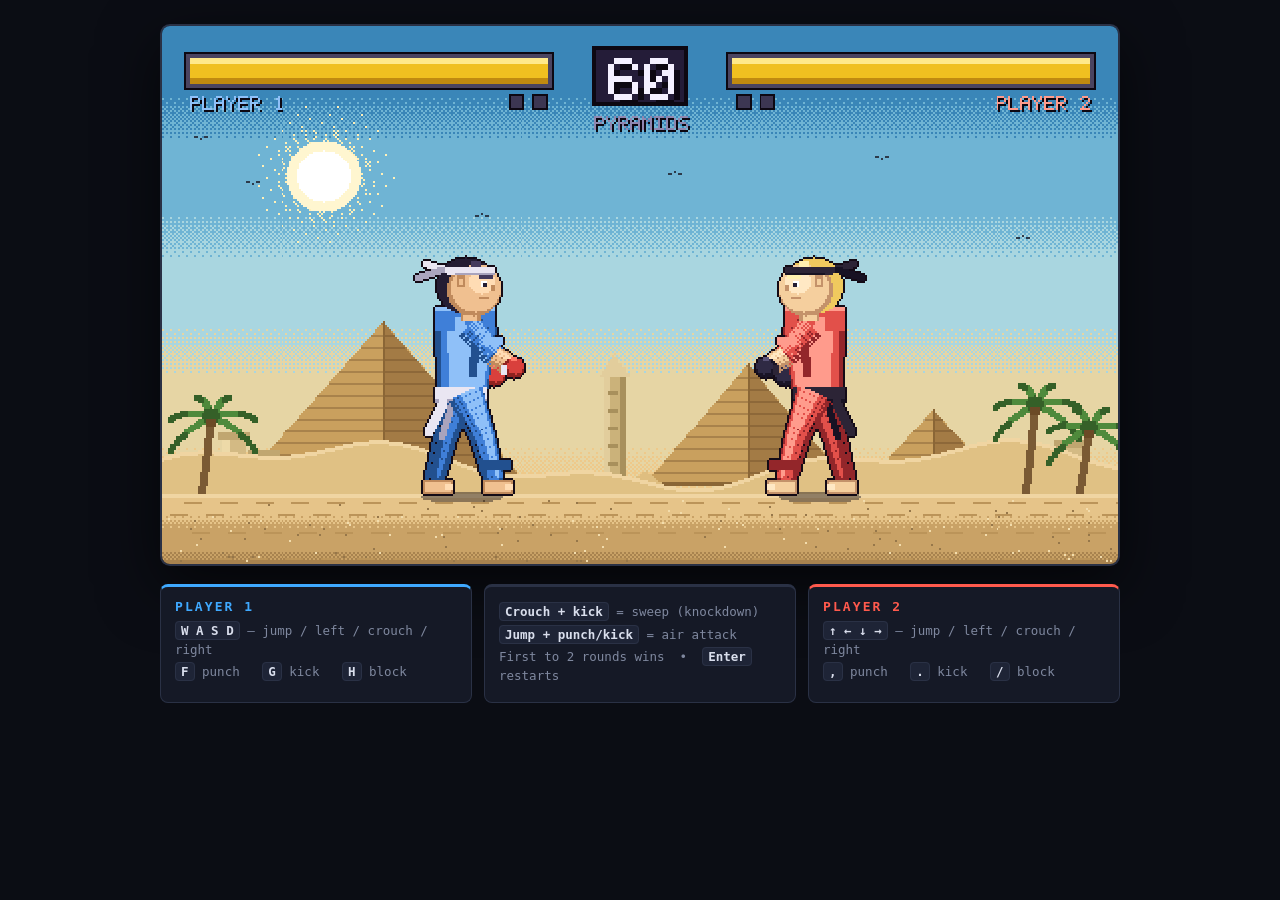
==== index.html @ e3e20dc8 "Split into modules, double the pixel buffer, rebuild the fighters Restructures the game so separate " ====
<!doctype html>
<html lang="en">
<head>
<meta charset="utf-8">
<meta name="viewport" content="width=device-width, initial-scale=1">
<title>SAM FIGHTER</title>
<link rel="stylesheet" href="style.css">
</head>
<body>
  <div id="frame">
    <canvas id="game" width="960" height="540"></canvas>
  </div>

  <div id="controls">
    <div class="card p1">
      <h3>Player 1</h3>
      <p><b>W A S D</b> — jump / left / crouch / right</p>
      <p><b>F</b> punch &nbsp; <b>G</b> kick &nbsp; <b>H</b> block</p>
    </div>
    <div class="card hint">
      <p><b>Crouch + kick</b> = sweep (knockdown)</p>
      <p><b>Jump + punch/kick</b> = air attack</p>
      <p>First to 2 rounds wins &nbsp;•&nbsp; <b>Enter</b> restarts</p>
    </div>
    <div class="card p2">
      <h3>Player 2</h3>
      <p><b>↑ ← ↓ →</b> — jump / left / crouch / right</p>
      <p><b>,</b> punch &nbsp; <b>.</b> kick &nbsp; <b>/</b> block</p>
    </div>
  </div>

<script type="module" src="src/main.js"></script>
</body>
</html>
---- style.css ----
:root {
  --bg: #0b0d14;
  --panel: #151926;
  --edge: #2a3145;
  --text: #d9deec;
  --dim: #7f889f;
  --p1: #3fa9ff;
  --p2: #ff5a4d;
}

* { box-sizing: border-box; }

html, body {
  margin: 0;
  padding: 0;
  background: var(--bg);
  color: var(--text);
  font-family: ui-monospace, "SF Mono", Menlo, Consolas, monospace;
  min-height: 100%;
}

body {
  display: flex;
  flex-direction: column;
  align-items: center;
  gap: 18px;
  padding: 24px 16px 40px;
}

#frame {
  width: min(100%, 960px);
  border: 2px solid var(--edge);
  border-radius: 10px;
  overflow: hidden;
  box-shadow: 0 20px 60px rgba(0, 0, 0, .6);
  line-height: 0;
}

canvas {
  display: block;
  width: 100%;
  height: auto;
  /* keep the pixel grid crisp when the canvas is scaled to fit */
  image-rendering: pixelated;
  image-rendering: crisp-edges;
  background: #10131f;
}

#controls {
  display: flex;
  flex-wrap: wrap;
  gap: 12px;
  width: min(100%, 960px);
}

.card {
  flex: 1 1 260px;
  background: var(--panel);
  border: 1px solid var(--edge);
  border-top: 3px solid var(--edge);
  border-radius: 8px;
  padding: 12px 14px;
}

.card.p1 { border-top-color: var(--p1); }
.card.p2 { border-top-color: var(--p2); }

.card h3 {
  margin: 0 0 8px;
  font-size: 13px;
  letter-spacing: .16em;
  text-transform: uppercase;
}

.card.p1 h3 { color: var(--p1); }
.card.p2 h3 { color: var(--p2); }

.card p {
  margin: 4px 0;
  font-size: 12.5px;
  color: var(--dim);
  line-height: 1.5;
}

.card b {
  color: var(--text);
  background: #1e2436;
  border: 1px solid var(--edge);
  border-radius: 4px;
  padding: 1px 5px;
  font-weight: 600;
}
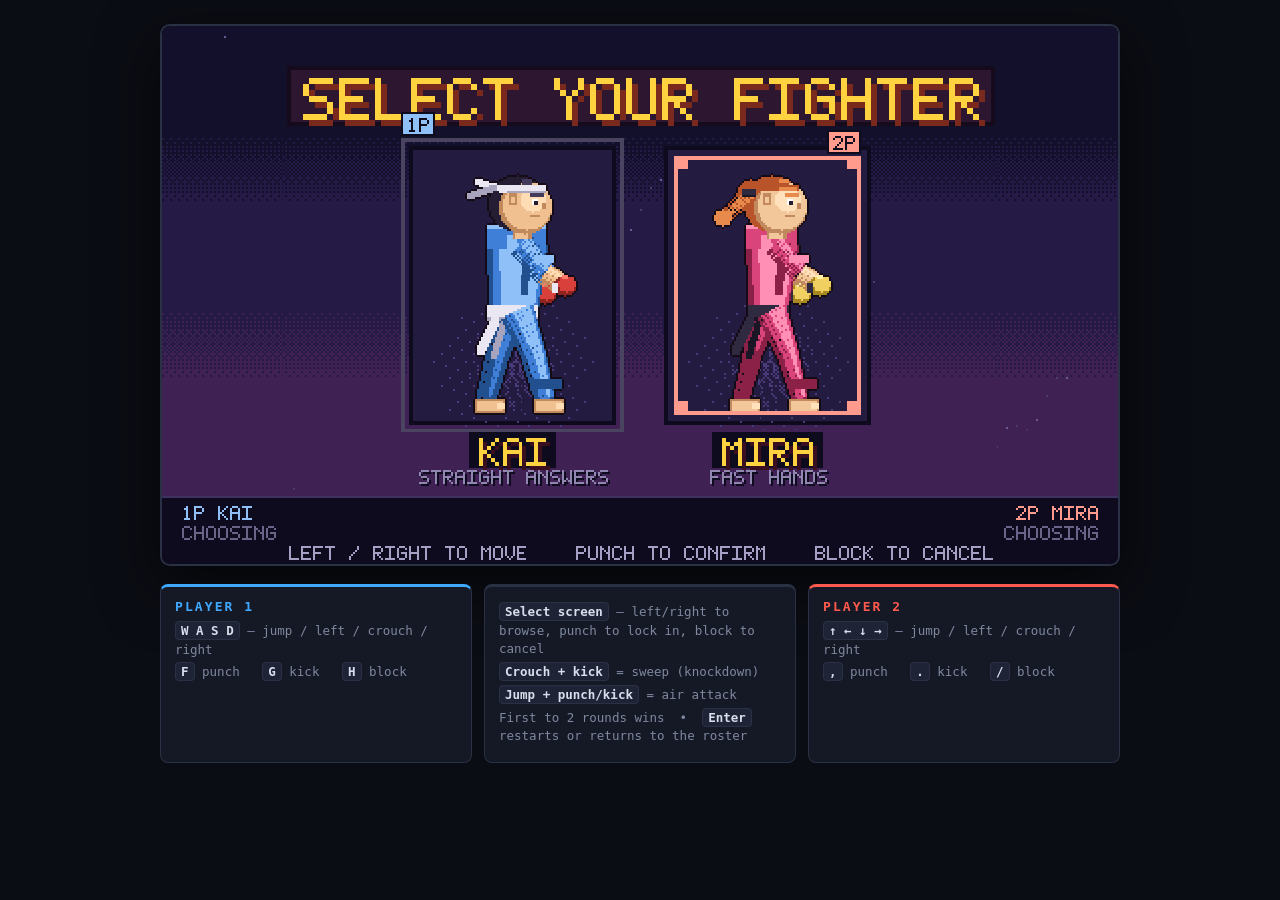
==== commit 4d788692: "Add a character select screen with a two-fighter roster The game now opens on a select screen instea" ====
--- a/index.html
+++ b/index.html
@@ -18,9 +18,10 @@
       <p><b>F</b> punch &nbsp; <b>G</b> kick &nbsp; <b>H</b> block</p>
     </div>
     <div class="card hint">
+      <p><b>Select screen</b> — left/right to browse, punch to lock in, block to cancel</p>
       <p><b>Crouch + kick</b> = sweep (knockdown)</p>
       <p><b>Jump + punch/kick</b> = air attack</p>
-      <p>First to 2 rounds wins &nbsp;•&nbsp; <b>Enter</b> restarts</p>
+      <p>First to 2 rounds wins &nbsp;•&nbsp; <b>Enter</b> restarts or returns to the roster</p>
     </div>
     <div class="card p2">
       <h3>Player 2</h3>
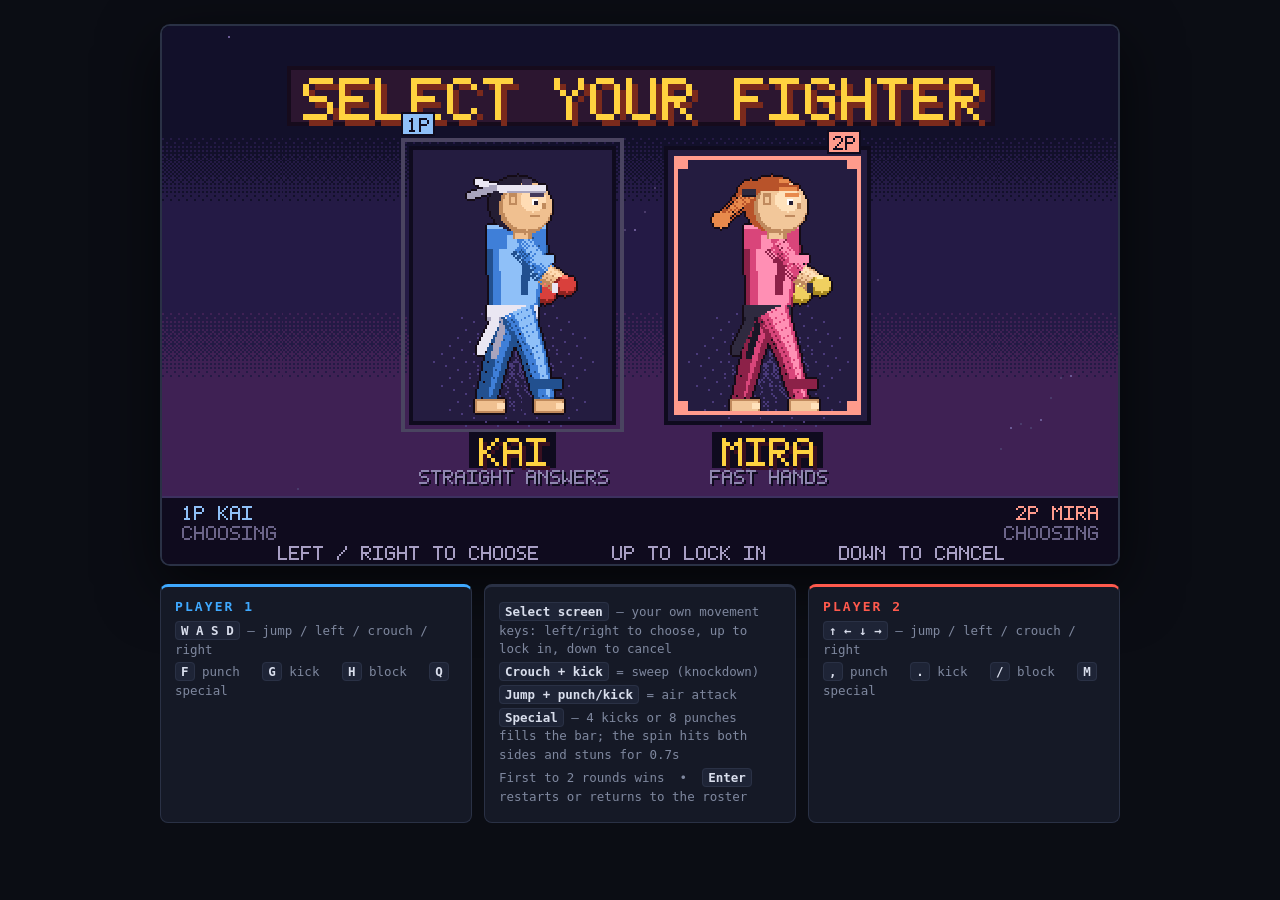
==== commit 9a8fcd7c: "Add a special meter, rebuild the stages, clean up the select screen Special meter - The bar along th" ====
--- a/index.html
+++ b/index.html
@@ -15,18 +15,19 @@
     <div class="card p1">
       <h3>Player 1</h3>
       <p><b>W A S D</b> — jump / left / crouch / right</p>
-      <p><b>F</b> punch &nbsp; <b>G</b> kick &nbsp; <b>H</b> block</p>
+      <p><b>F</b> punch &nbsp; <b>G</b> kick &nbsp; <b>H</b> block &nbsp; <b>Q</b> special</p>
     </div>
     <div class="card hint">
-      <p><b>Select screen</b> — left/right to browse, punch to lock in, block to cancel</p>
+      <p><b>Select screen</b> — your own movement keys: left/right to choose, up to lock in, down to cancel</p>
       <p><b>Crouch + kick</b> = sweep (knockdown)</p>
       <p><b>Jump + punch/kick</b> = air attack</p>
+      <p><b>Special</b> — 4 kicks or 8 punches fills the bar; the spin hits both sides and stuns for 0.7s</p>
       <p>First to 2 rounds wins &nbsp;•&nbsp; <b>Enter</b> restarts or returns to the roster</p>
     </div>
     <div class="card p2">
       <h3>Player 2</h3>
       <p><b>↑ ← ↓ →</b> — jump / left / crouch / right</p>
-      <p><b>,</b> punch &nbsp; <b>.</b> kick &nbsp; <b>/</b> block</p>
+      <p><b>,</b> punch &nbsp; <b>.</b> kick &nbsp; <b>/</b> block &nbsp; <b>M</b> special</p>
     </div>
   </div>
 
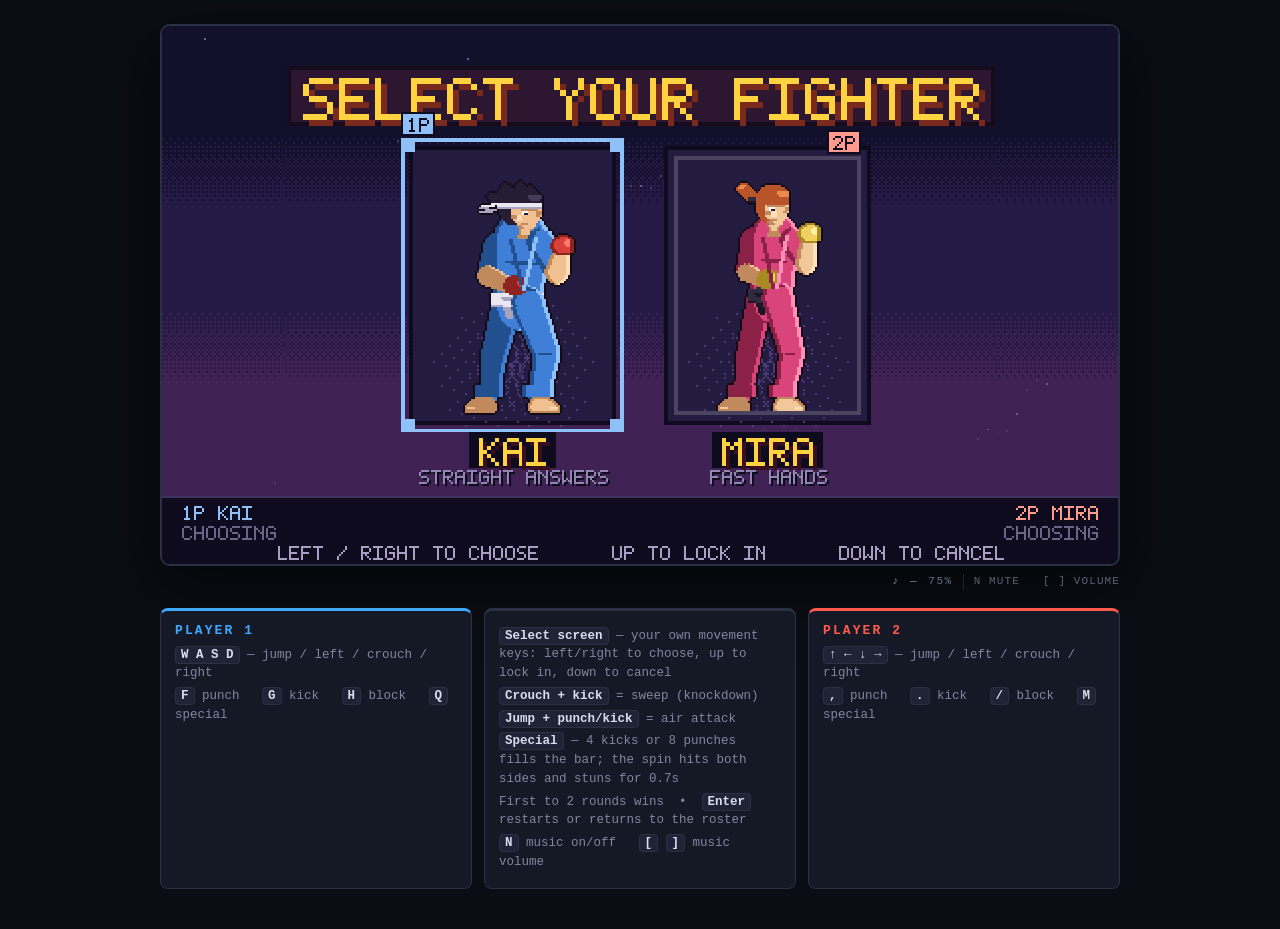
==== commit 377e1c20: "Add synthesized fight music Original background music, synthesized at runtime like the sound effects" ====
--- a/index.html
+++ b/index.html
@@ -23,6 +23,7 @@
       <p><b>Jump + punch/kick</b> = air attack</p>
       <p><b>Special</b> — 4 kicks or 8 punches fills the bar; the spin hits both sides and stuns for 0.7s</p>
       <p>First to 2 rounds wins &nbsp;•&nbsp; <b>Enter</b> restarts or returns to the roster</p>
+      <p><b>N</b> music on/off &nbsp; <b>[</b> <b>]</b> music volume</p>
     </div>
     <div class="card p2">
       <h3>Player 2</h3>
--- a/style.css
+++ b/style.css
@@ -90,3 +90,33 @@
   padding: 1px 5px;
   font-weight: 600;
 }
+
+/* Music indicator — a DOM strip under the canvas rather than pixels in the
+   buffer, so the renderer never has to know the music exists. */
+#music-hud {
+  width: min(100%, 960px);
+  margin-top: -10px;
+  display: flex;
+  align-items: center;
+  justify-content: flex-end;
+  gap: 10px;
+  font: 11px/1.45 ui-monospace, "SF Mono", Menlo, Consolas, monospace;
+  letter-spacing: .14em;
+  text-transform: uppercase;
+  color: var(--dim);
+  opacity: .5;
+  transition: opacity .45s ease, color .45s ease;
+  user-select: none;
+}
+
+#music-hud.lit { opacity: 1; color: var(--text); }
+#music-hud.muted { color: #ff8a7d; }
+#music-hud b { color: inherit; font-weight: 700; }
+#music-hud .vol { color: inherit; opacity: .8; }
+#music-hud .keys {
+  color: var(--dim);
+  opacity: .7;
+  border-left: 1px solid var(--edge);
+  padding-left: 10px;
+  letter-spacing: .1em;
+}
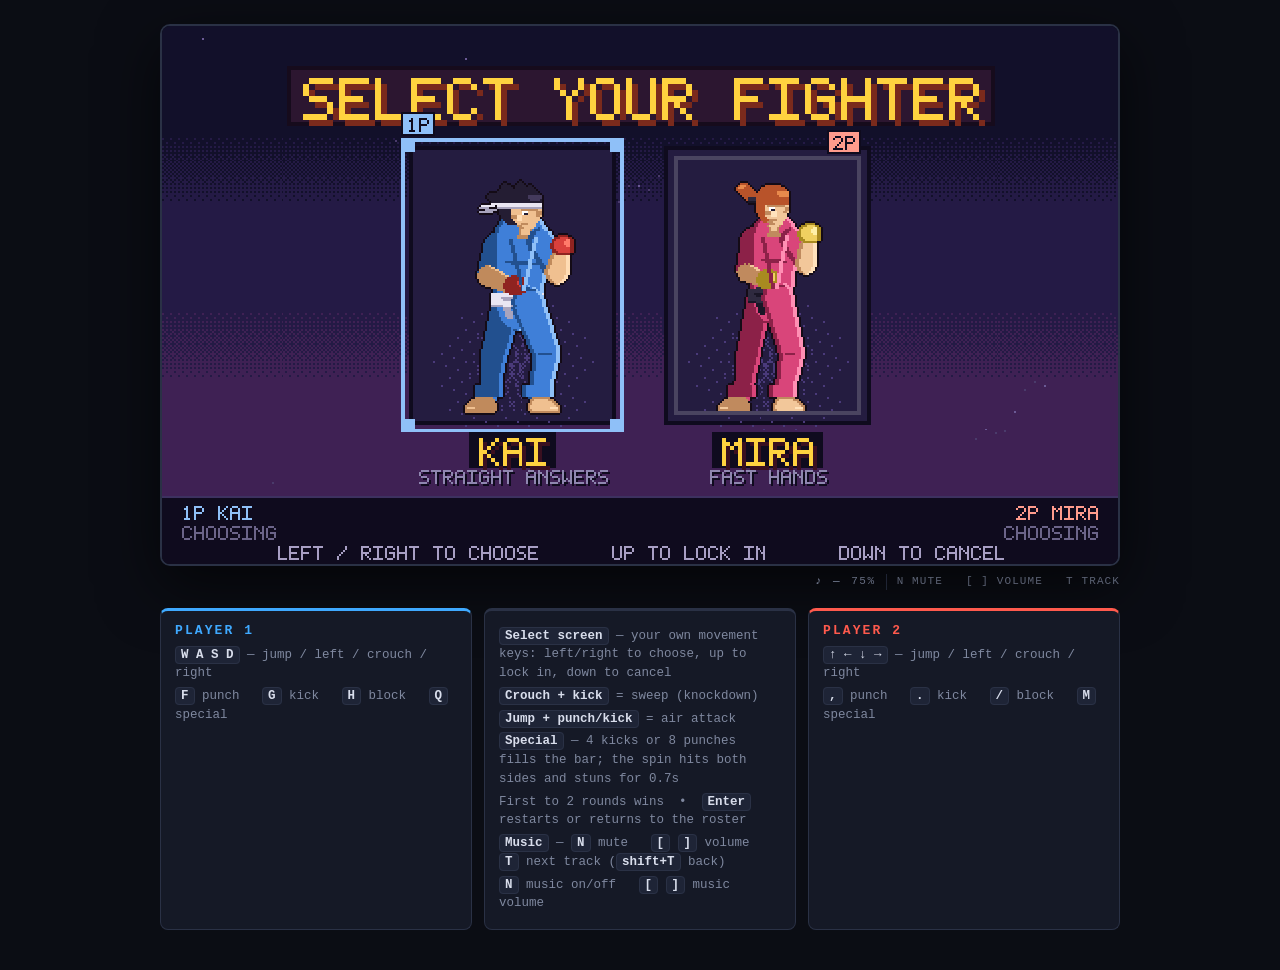
==== commit a4595a80: "Add a hotkey to switch fight tracks T steps to the next fight track and plays it immediately; shift+" ====
--- a/index.html
+++ b/index.html
@@ -23,6 +23,7 @@
       <p><b>Jump + punch/kick</b> = air attack</p>
       <p><b>Special</b> — 4 kicks or 8 punches fills the bar; the spin hits both sides and stuns for 0.7s</p>
       <p>First to 2 rounds wins &nbsp;•&nbsp; <b>Enter</b> restarts or returns to the roster</p>
+      <p><b>Music</b> — <b>N</b> mute &nbsp; <b>[</b> <b>]</b> volume &nbsp; <b>T</b> next track (<b>shift+T</b> back)</p>
       <p><b>N</b> music on/off &nbsp; <b>[</b> <b>]</b> music volume</p>
     </div>
     <div class="card p2">
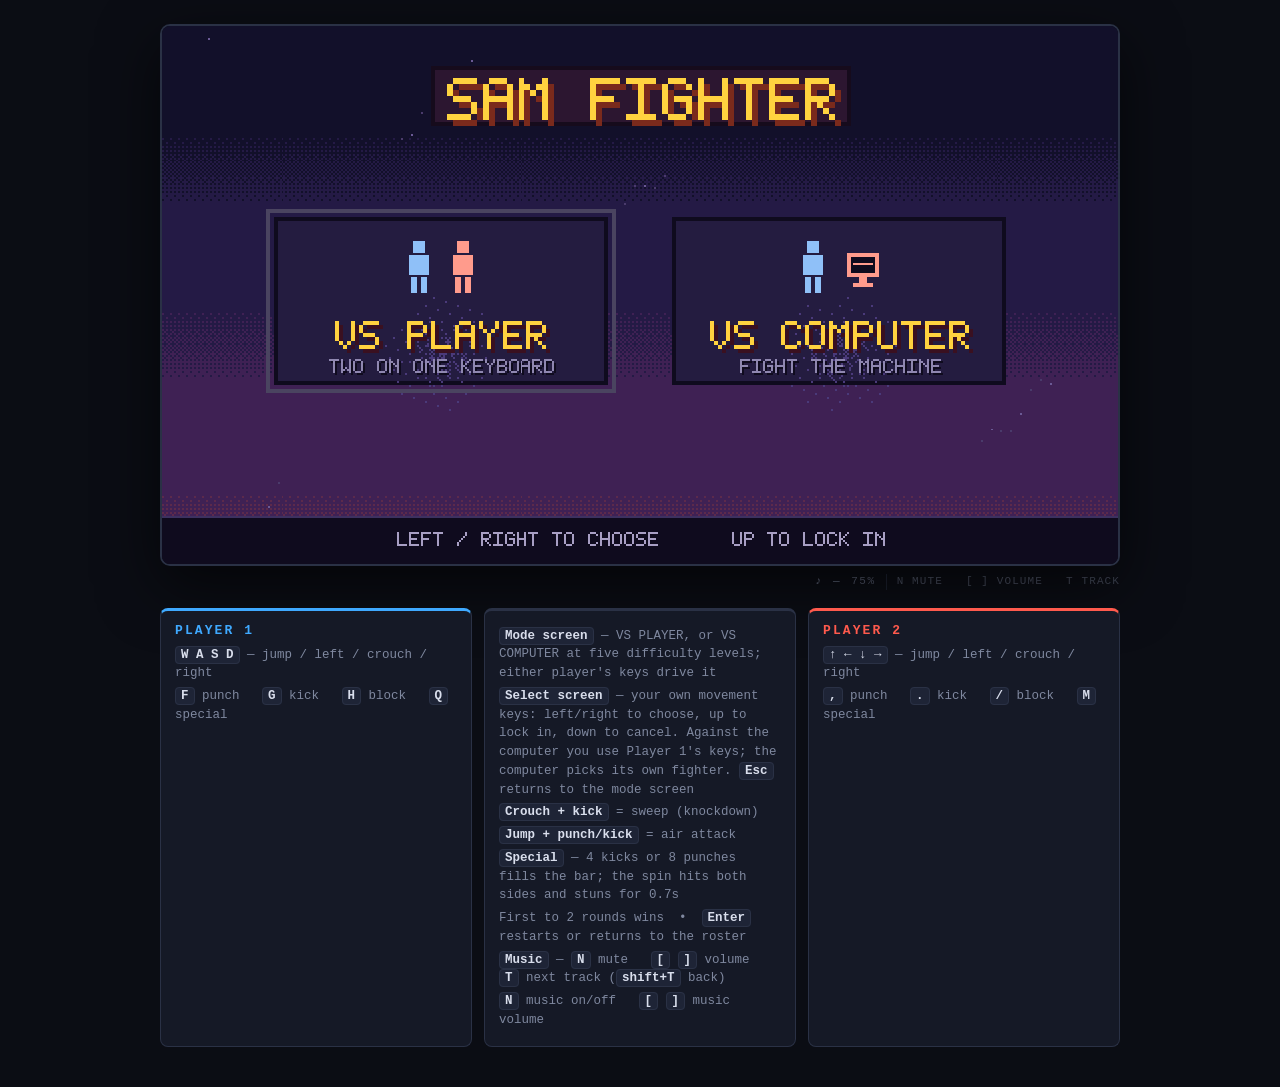
==== commit d5d1ea4a: "Add a computer opponent with five difficulty levels A mode screen now sits in front of the character" ====
--- a/index.html
+++ b/index.html
@@ -18,7 +18,8 @@
       <p><b>F</b> punch &nbsp; <b>G</b> kick &nbsp; <b>H</b> block &nbsp; <b>Q</b> special</p>
     </div>
     <div class="card hint">
-      <p><b>Select screen</b> — your own movement keys: left/right to choose, up to lock in, down to cancel</p>
+      <p><b>Mode screen</b> — VS PLAYER, or VS COMPUTER at five difficulty levels; either player's keys drive it</p>
+      <p><b>Select screen</b> — your own movement keys: left/right to choose, up to lock in, down to cancel. Against the computer you use Player&nbsp;1's keys; the computer picks its own fighter. <b>Esc</b> returns to the mode screen</p>
       <p><b>Crouch + kick</b> = sweep (knockdown)</p>
       <p><b>Jump + punch/kick</b> = air attack</p>
       <p><b>Special</b> — 4 kicks or 8 punches fills the bar; the spin hits both sides and stuns for 0.7s</p>
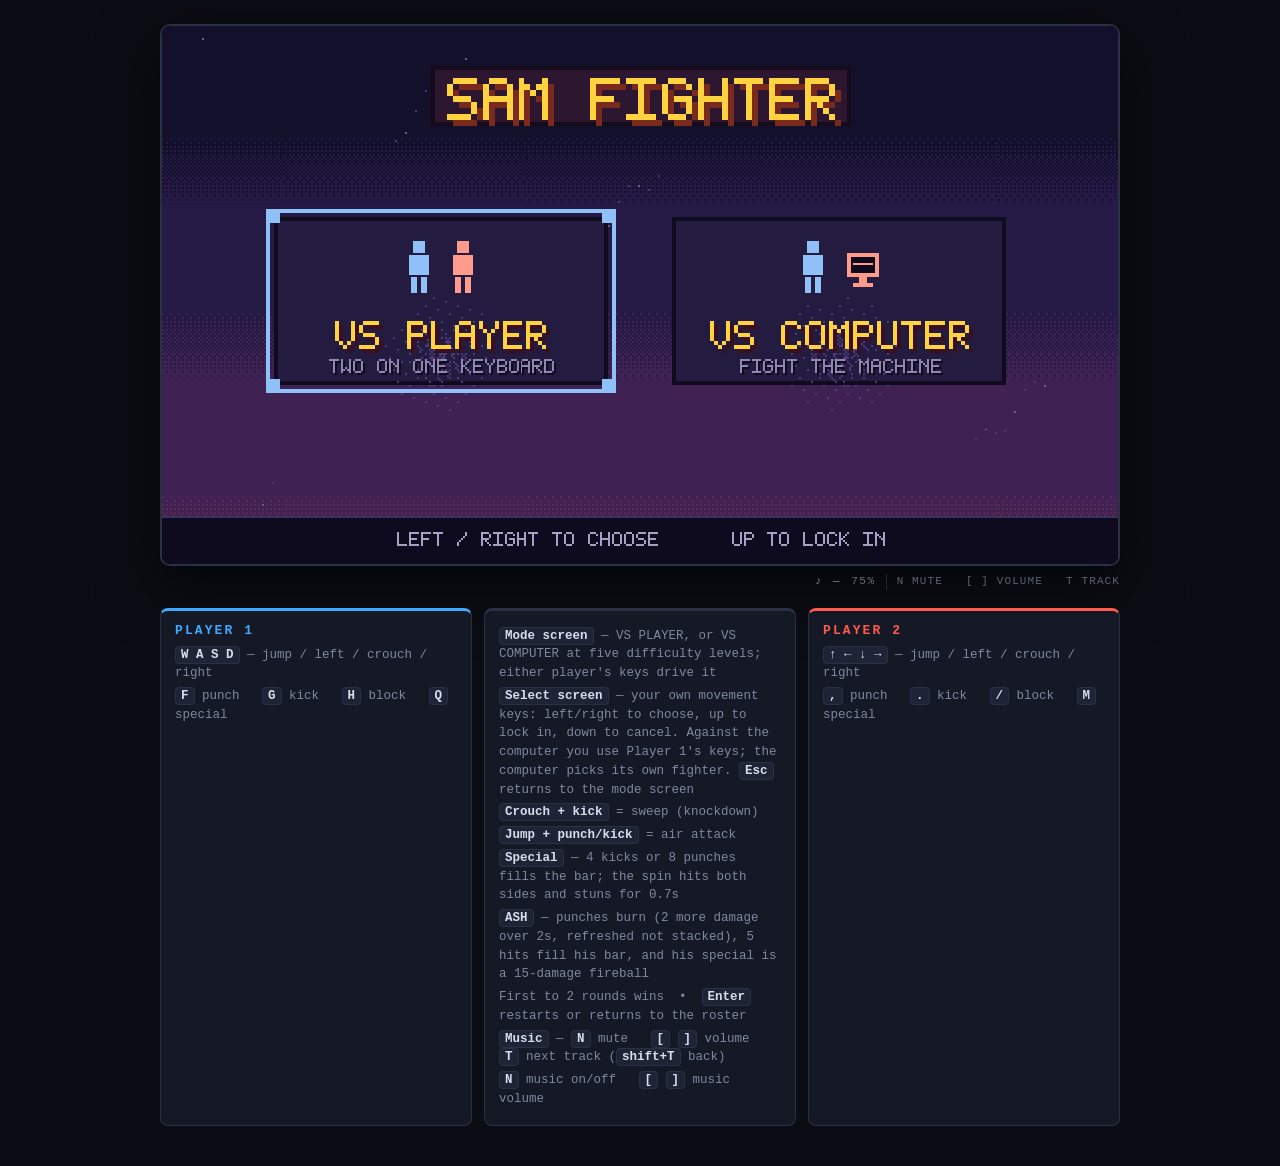
==== commit d4d5098e: "Add ASH, the fire fighter: burning punches, a projectile super, per-character move sets The roster's" ====
--- a/index.html
+++ b/index.html
@@ -23,6 +23,7 @@
       <p><b>Crouch + kick</b> = sweep (knockdown)</p>
       <p><b>Jump + punch/kick</b> = air attack</p>
       <p><b>Special</b> — 4 kicks or 8 punches fills the bar; the spin hits both sides and stuns for 0.7s</p>
+      <p><b>ASH</b> — punches burn (2 more damage over 2s, refreshed not stacked), 5 hits fill his bar, and his special is a 15-damage fireball</p>
       <p>First to 2 rounds wins &nbsp;•&nbsp; <b>Enter</b> restarts or returns to the roster</p>
       <p><b>Music</b> — <b>N</b> mute &nbsp; <b>[</b> <b>]</b> volume &nbsp; <b>T</b> next track (<b>shift+T</b> back)</p>
       <p><b>N</b> music on/off &nbsp; <b>[</b> <b>]</b> music volume</p>
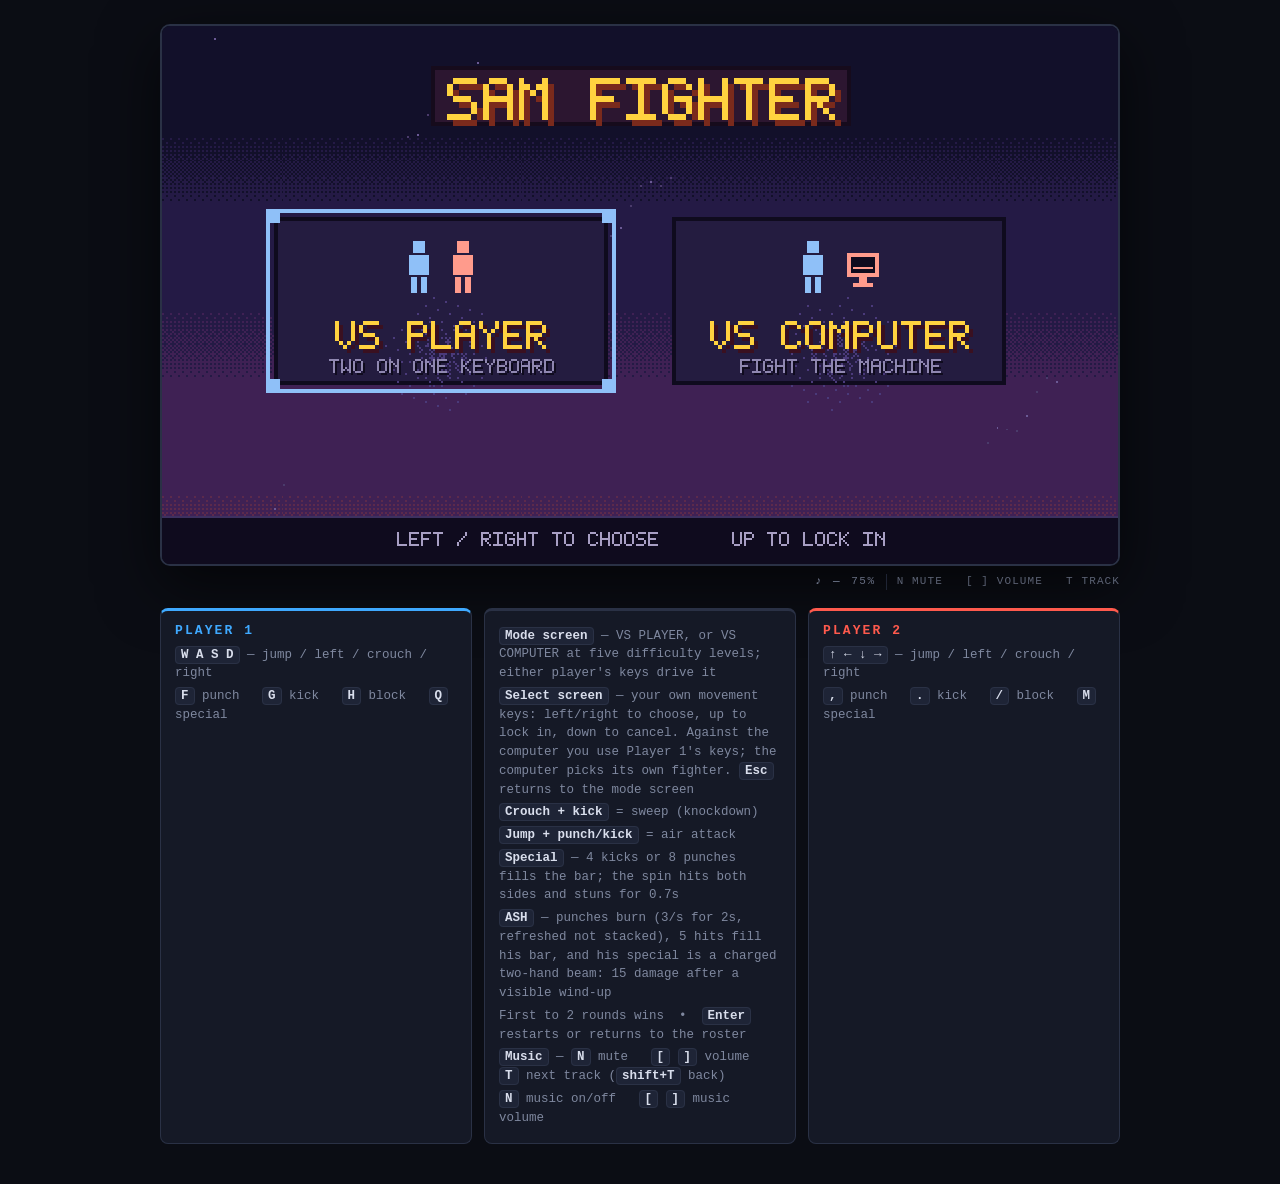
==== commit da034a15: "ASH pass two: kick 9, burn 3/s, a charged two-hand beam, flame hair, real fire on the hands Numbers " ====
--- a/index.html
+++ b/index.html
@@ -23,7 +23,7 @@
       <p><b>Crouch + kick</b> = sweep (knockdown)</p>
       <p><b>Jump + punch/kick</b> = air attack</p>
       <p><b>Special</b> — 4 kicks or 8 punches fills the bar; the spin hits both sides and stuns for 0.7s</p>
-      <p><b>ASH</b> — punches burn (2 more damage over 2s, refreshed not stacked), 5 hits fill his bar, and his special is a 15-damage fireball</p>
+      <p><b>ASH</b> — punches burn (3/s for 2s, refreshed not stacked), 5 hits fill his bar, and his special is a charged two-hand beam: 15 damage after a visible wind-up</p>
       <p>First to 2 rounds wins &nbsp;•&nbsp; <b>Enter</b> restarts or returns to the roster</p>
       <p><b>Music</b> — <b>N</b> mute &nbsp; <b>[</b> <b>]</b> volume &nbsp; <b>T</b> next track (<b>shift+T</b> back)</p>
       <p><b>N</b> music on/off &nbsp; <b>[</b> <b>]</b> music volume</p>
